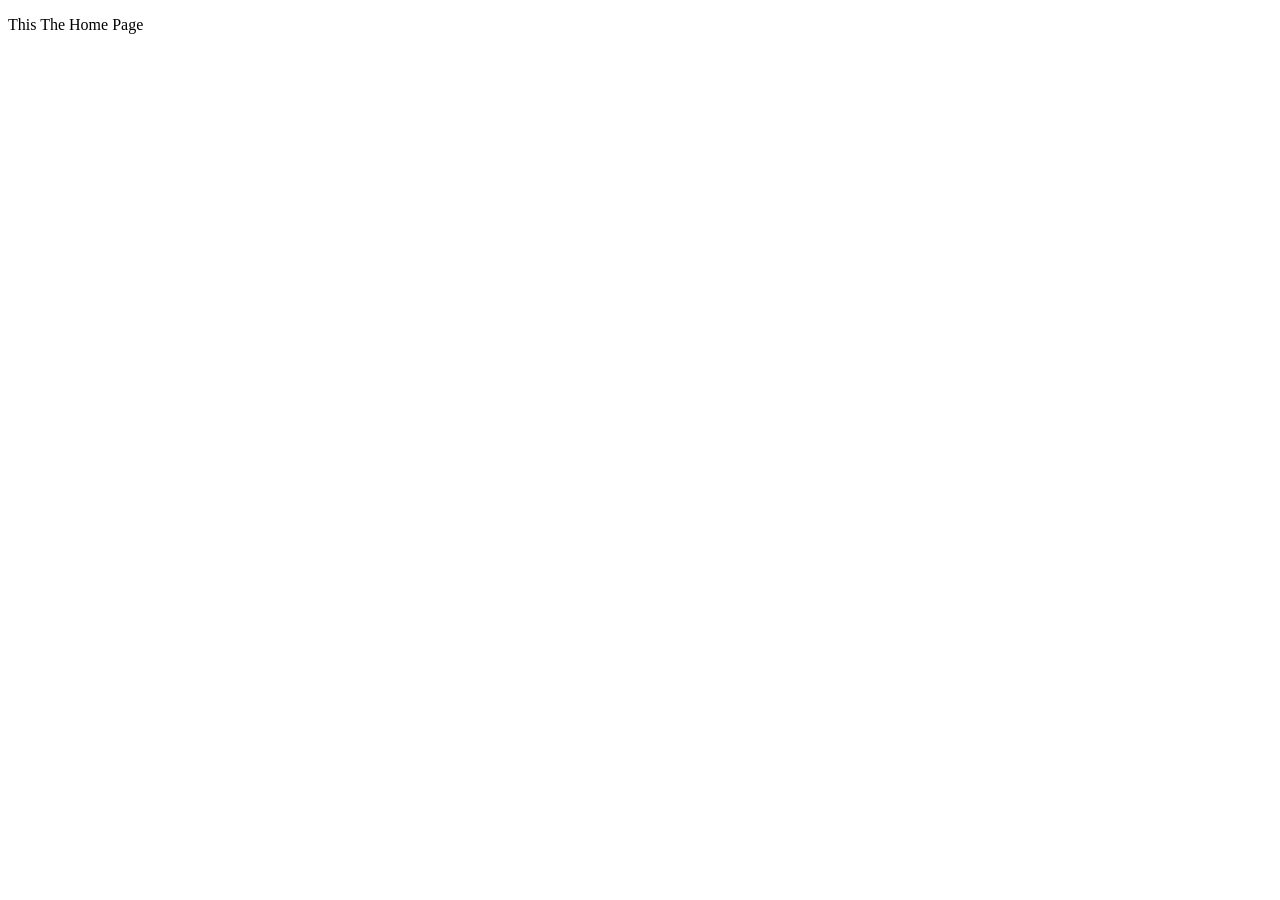
==== about.html @ 5b243942 "new_file" ====
<!DOCTYPE html>
<html lang="en">

<head>
<meta charset="UTF-8">
<meta name="viewport" content="width=device-width, initial-scale=1.0">

<title>Home Page</title>

<link rel="stylesheet" href="style.css">  

</head>

<body>

<!-- Your content will go here -->
 <p> This The Home Page</p>

</body>

</html>
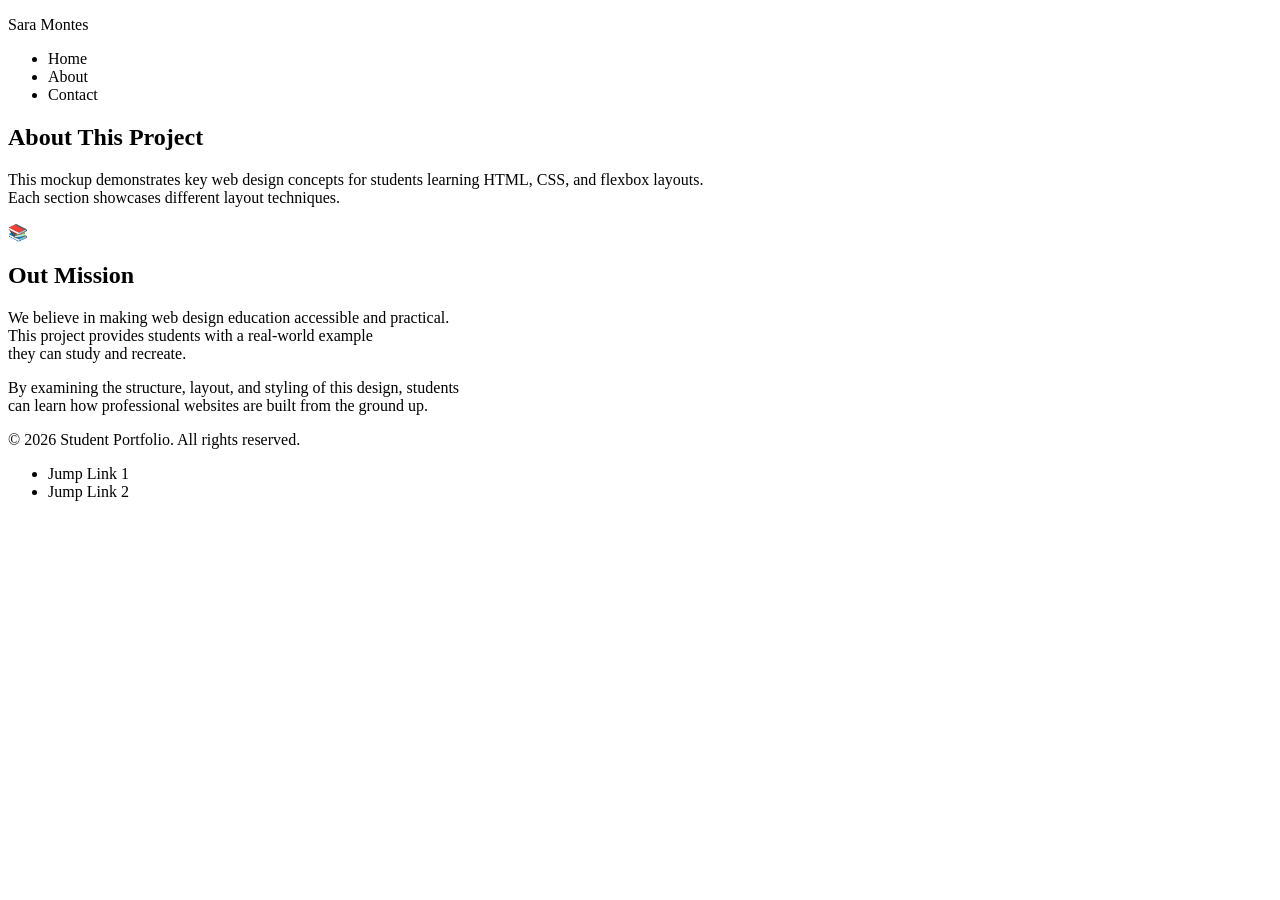
==== commit 8f1bcfca: "save_1" ====
--- a/about.html
+++ b/about.html
@@ -5,17 +5,61 @@
 <meta charset="UTF-8">
 <meta name="viewport" content="width=device-width, initial-scale=1.0">
 
-<title>Home Page</title>
+<title>About</title>
 
-<link rel="stylesheet" href="style.css">  
-
+<link rel="stylesheet" href="css/style.css">  
 </head>
 
 <body>
+<header>
+    <div class="flexContainer">
+        <p>Sara Montes</p>
+    </div>
+    <nav>
+        <ul>
+            <li>Home</li>
+            <li>About</li>
+            <li>Contact</li>
+        </ul>
+    </nav>
+</header>
 
-<!-- Your content will go here -->
- <p> This The Home Page</p>
+<main>
+    <section>
+        <h1>About This Project</h1>
+        <p>This mockup demonstrates key web design concepts for students learning HTML, CSS, and flexbox layouts.<br>
+        Each section showcases different layout techniques.</p>
+    </section>
 
+    <section>
+        <div class="flexContainer">
+            <div class="flexItem">
+                <p>&#x1F4DA;</p>
+            </div>
+
+            <div class="flexItem">
+                <h2>Out Mission</h2>
+                <p>We believe in making web design education accessible and practical. <br>
+                This project provides students with a real-world example <br>
+                they can study and recreate.</p>
+
+                <p>By examining the structure, layout, and styling of this design, students <br>
+                can learn how professional websites are built from the ground up.</p>
+            </div>
+        </div>
+    </section>
+
+    <section></section>
+
+    <sections></sections>
+</main>
+
+<footer>
+    <p>© 2026 Student Portfolio. All rights reserved.</p>
+    <ul>
+        <li> Jump Link 1</li>
+        <li> Jump Link 2</li>
+    </ul>
+</footer>
 </body>
-
 </html>
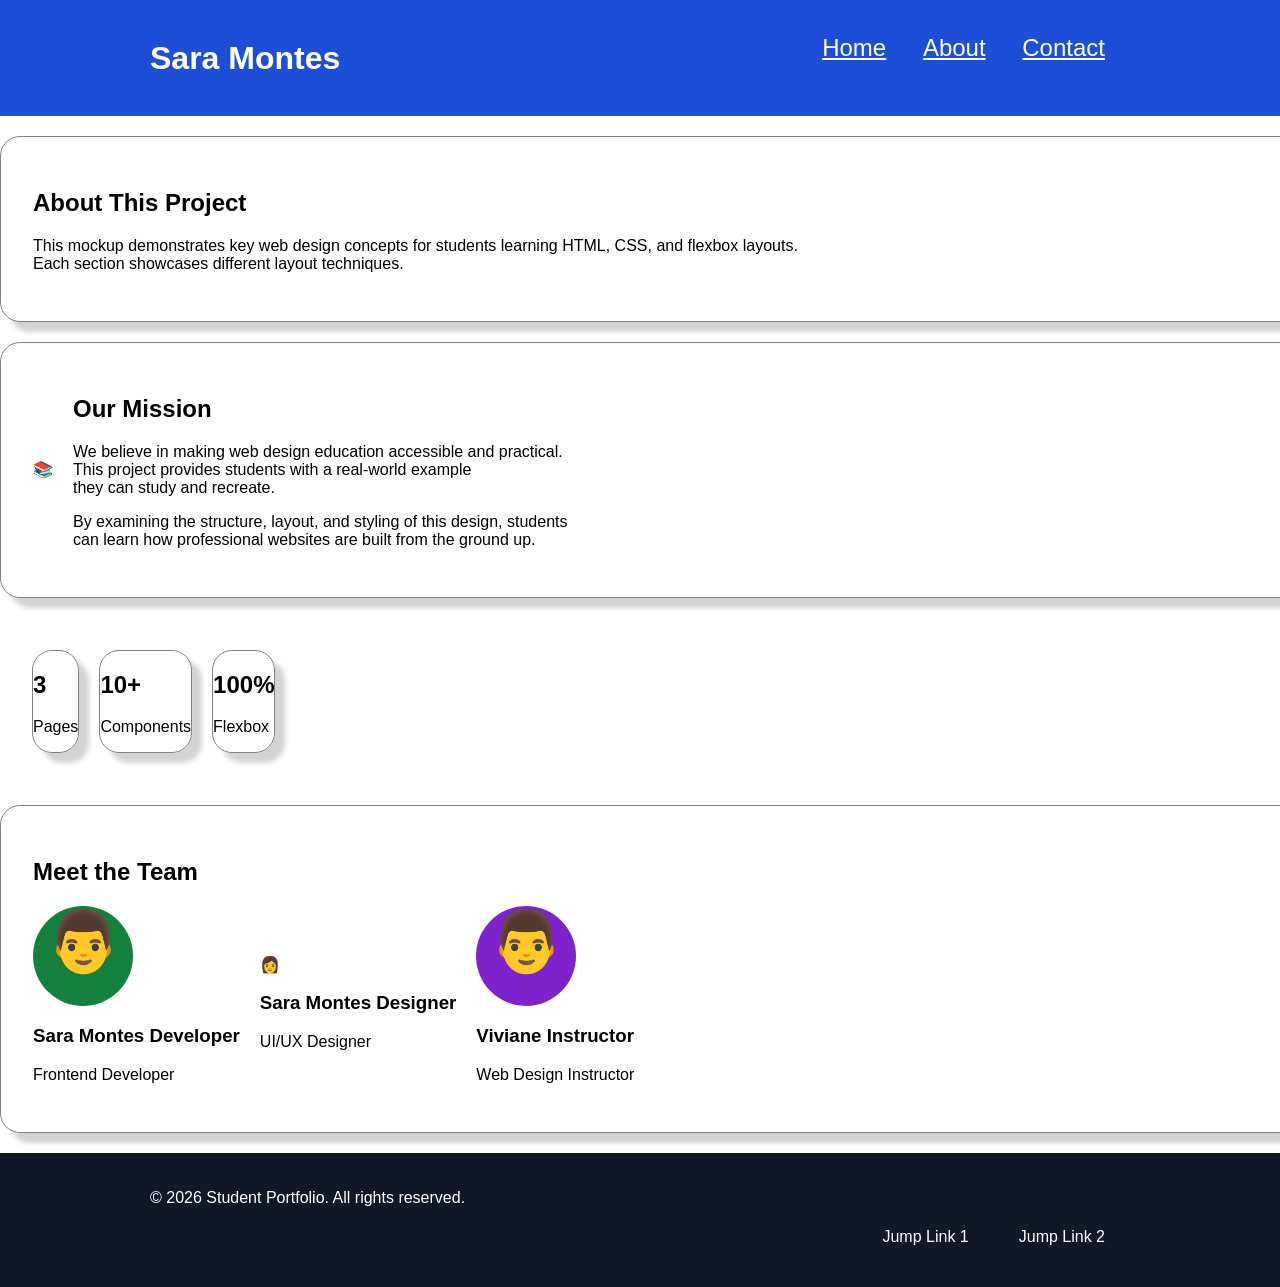
==== commit 783e806a: "save2" ====
--- a/about.html
+++ b/about.html
@@ -13,32 +13,34 @@
 <body>
 <header>
     <div class="flexContainer">
+        <div id="headerName">
         <p>Sara Montes</p>
     </div>
+
     <nav>
         <ul>
-            <li>Home</li>
-            <li>About</li>
-            <li>Contact</li>
+            <li> <a href="index.html">Home</a></li>
+            <li> <a href="about.html">About</a></li>
+            <li> <a href="contact.html">Contact</a></li>
         </ul>
     </nav>
 </header>
 
 <main>
-    <section>
+    <section class="flexItem shadow">
         <h1>About This Project</h1>
         <p>This mockup demonstrates key web design concepts for students learning HTML, CSS, and flexbox layouts.<br>
         Each section showcases different layout techniques.</p>
     </section>
 
-    <section>
+    <section class="flexItem shadow">
         <div class="flexContainer">
             <div class="flexItem">
                 <p>&#x1F4DA;</p>
             </div>
 
             <div class="flexItem">
-                <h2>Out Mission</h2>
+                <h2>Our Mission</h2>
                 <p>We believe in making web design education accessible and practical. <br>
                 This project provides students with a real-world example <br>
                 they can study and recreate.</p>
@@ -49,14 +51,52 @@
         </div>
     </section>
 
-    <section></section>
+    <section>
+        <div class="flexContainer">
+            <div class="flexItem shadow">
+                <h2>3</h2>
+                <p>Pages</p>
+            </div>
 
-    <sections></sections>
+             <div class="flexItem shadow">
+                <h2>10+</h2>
+                <p>Components</p>
+            </div>
+
+            <div class="flexItem shadow">
+                <h2>100%</h2>
+                <p>Flexbox</p>
+            </div>
+        </div>
+    </section>
+
+    <section class="flexItem shadow">       
+        <h2>Meet the Team</h2>
+        <div class="flexContainer">
+            <div>
+                <p class="circleGreen">&#x1F468;</p>
+                <h3>Sara Montes Developer</h3>
+                <p>Frontend Developer</p>
+            </div>
+
+            <div>
+                <p class="circleOrange">&#x1F469;</p>
+                <h3>Sara Montes Designer</h3>
+                <p>UI/UX Designer</p>
+            </div>
+
+            <div>
+                <p class="circlePurple">&#x1F468;</p>
+                <h3>Viviane Instructor</h3>
+                <p>Web Design Instructor</p>
+            </div>
+        </div>
+    </section>
 </main>
 
 <footer>
-    <p>© 2026 Student Portfolio. All rights reserved.</p>
-    <ul>
+    <p id="footerText">© 2026 Student Portfolio. All rights reserved.</p>
+    <ul id="footerNav">
         <li> Jump Link 1</li>
         <li> Jump Link 2</li>
     </ul>
--- a/css/style.css
+++ b/css/style.css
@@ -0,0 +1,135 @@
+body{
+    margin: 0;
+    font-family: 'Segoe UI', Tahoma, Geneva, Verdana, sans-serif;
+}
+
+header{
+    padding: 5px 150px 5px;
+    background-color: #1D4ED8;
+}
+
+#headerName{
+    -webkit-flex: 1;
+    -ms-flex: 1;
+    flex: 1;
+    color: #FFFFFF;
+    font-size: 32px;
+    font-weight: 800;
+}
+
+nav{
+    display: flex;
+    justify-content: flex-end;
+    font-size: 24px;
+    color: #FFFFFF;
+}
+
+nav a{
+    color: #FFFFFF;
+}
+
+nav ul li{
+    padding: 5px 25px 25px 5px;
+    list-style-type: none;
+    display: inline-block;
+}
+
+main{
+    width: 1440px;
+    margin: 0 auto;
+}
+
+.flexContainer{
+    display: -webkit-flex;
+    display: flex;
+    gap: 20px;
+    align-items: center;
+}
+
+flexItem{
+    gap: 20px;
+    padding: 20px;
+    width: 100%;
+}
+
+section{
+    padding: 32px;
+    margin: 20px 0px 20px;
+}
+
+.shadow{
+    box-shadow: 10px 10px 5px lightgray;
+    border: 1px solid gray;
+    border-radius: 20px;
+}
+
+#heroIcon{
+    background-color: #1D4ED8;
+    border-radius: 10px;
+    font-size: 80px;
+    margin: 0;
+    height: 200px;
+    text-align: center;
+}
+
+.circleBlue{
+    border-radius: 50%;
+    width: 100px;
+    height: 100px;
+    background-color: #1D4ED8;
+    text-align: center;
+    font-size: 60px;
+    margin: 0%;
+    padding: 0%;
+}
+
+.circleGreen{
+    border-radius: 50%;
+    width: 100px;
+    height: 100px;
+    background-color: #15803d;
+    text-align: center;
+    font-size: 60px;
+    margin: 0%;
+    padding: 0%;
+}
+
+.circlePurple{
+    border-radius: 50%;
+    width: 100px;
+    height: 100px;
+    background-color: #7e22ce;
+    text-align: center;
+    font-size: 60px;
+    margin: 0%;
+    padding: 0%;
+}
+
+footer{
+    padding: 20px 150px 20px;
+    background-color: #111827;
+    color: #FFFFFF;
+}
+
+footer a{
+    color: #FFFFFF;
+    display: -webkit-flex;
+    display: flex;
+}
+
+footer ul li{
+    list-style-type: none;
+    display: inline-block;
+    padding: 5px 25px 5px;
+}
+
+#footerText{
+    -webkit-flex: 1;
+    -ms-flex: 1;
+    flex: 1;
+}
+
+#footerNav {
+    display: flex;
+    justify-content: flex-end;
+}
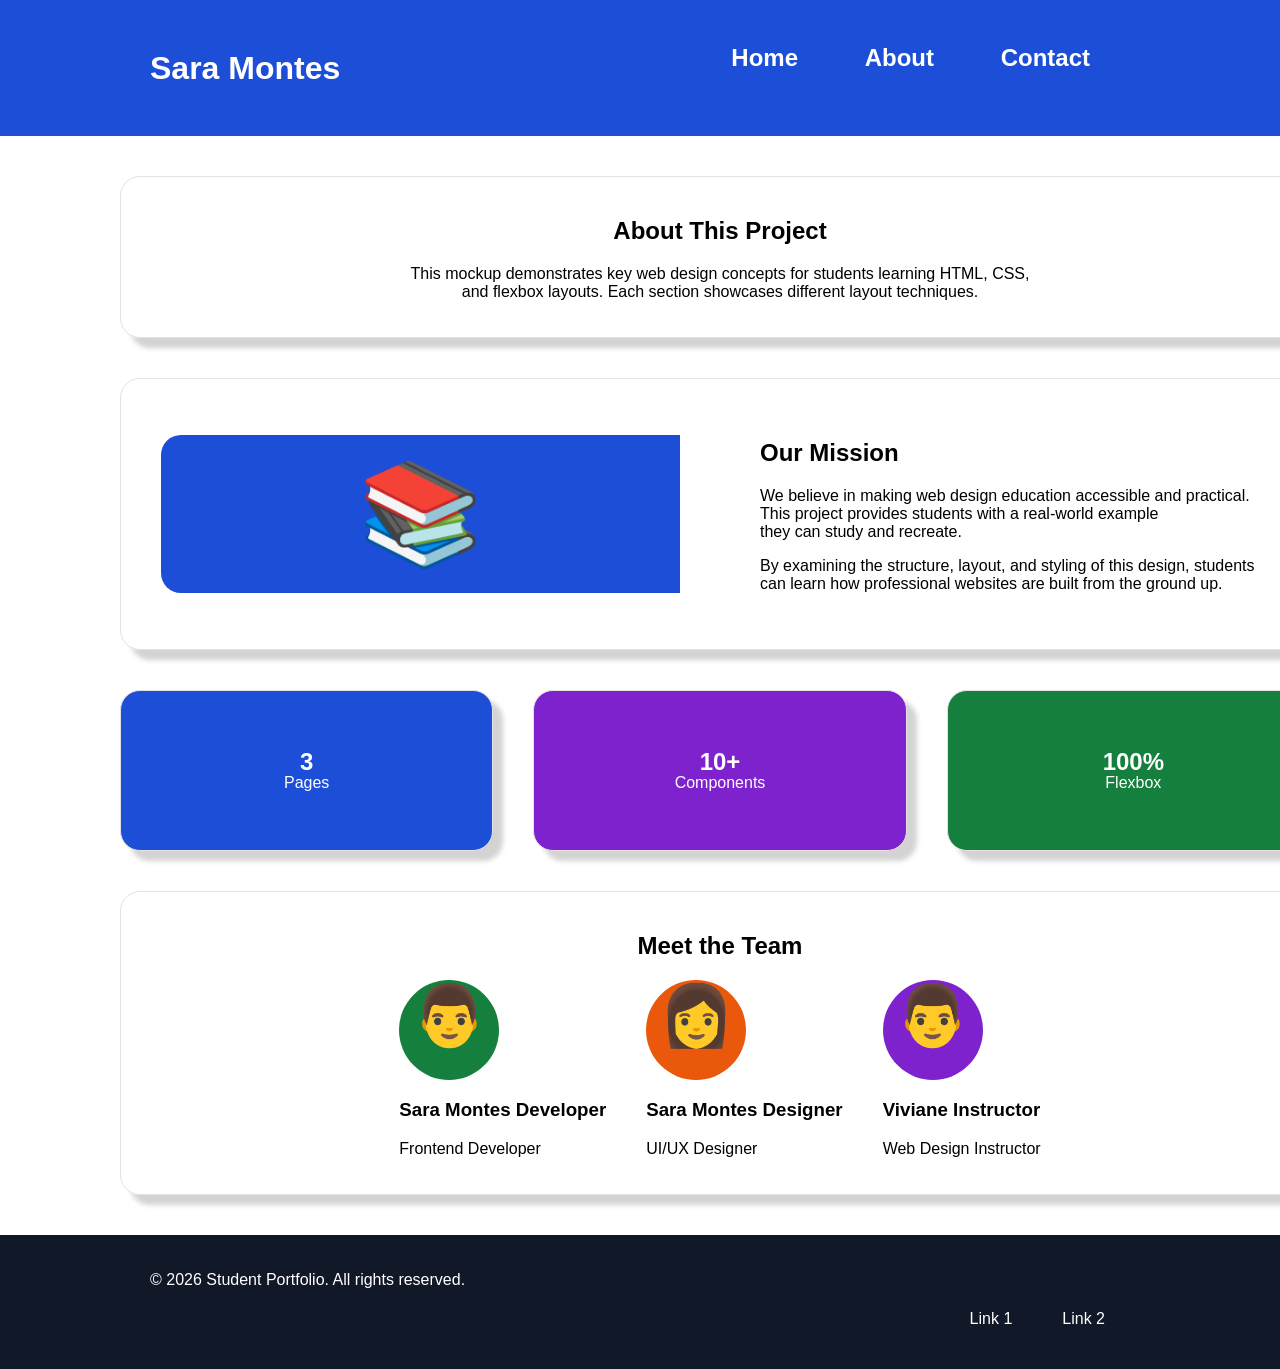
==== commit 420d3854: "save4" ====
--- a/about.html
+++ b/about.html
@@ -18,7 +18,7 @@
     </div>
 
     <nav>
-        <ul>
+        <ul id="jump1">
             <li> <a href="index.html">Home</a></li>
             <li> <a href="about.html">About</a></li>
             <li> <a href="contact.html">Contact</a></li>
@@ -27,16 +27,16 @@
 </header>
 
 <main>
-    <section class="flexItem shadow">
-        <h1>About This Project</h1>
-        <p>This mockup demonstrates key web design concepts for students learning HTML, CSS, and flexbox layouts.<br>
-        Each section showcases different layout techniques.</p>
+    <section class="flexItem shadow" id="textCenter">
+        <h1 id="jump2" >About This Project</h1>
+        <p>This mockup demonstrates key web design concepts for students learning HTML, CSS,<br>
+        and flexbox layouts. Each section showcases different layout techniques.</p>
     </section>
 
     <section class="flexItem shadow">
         <div class="flexContainer">
             <div class="flexItem">
-                <p>&#x1F4DA;</p>
+                <p class="mission">&#x1F4DA;</p>
             </div>
 
             <div class="flexItem">
@@ -53,25 +53,25 @@
 
     <section>
         <div class="flexContainer">
-            <div class="flexItem shadow">
+            <div class="flexItem shadow squareBlue">
                 <h2>3</h2>
                 <p>Pages</p>
             </div>
 
-             <div class="flexItem shadow">
+             <div class="flexItem shadow squarePurple">
                 <h2>10+</h2>
                 <p>Components</p>
             </div>
 
-            <div class="flexItem shadow">
+            <div class="flexItem shadow squareGreen">
                 <h2>100%</h2>
                 <p>Flexbox</p>
             </div>
         </div>
     </section>
 
-    <section class="flexItem shadow">       
-        <h2>Meet the Team</h2>
+    <section class="flexItem shadow">
+        <h2 id="textCenter">Meet the Team</h2>
         <div class="flexContainer">
             <div>
                 <p class="circleGreen">&#x1F468;</p>
@@ -97,8 +97,8 @@
 <footer>
     <p id="footerText">© 2026 Student Portfolio. All rights reserved.</p>
     <ul id="footerNav">
-        <li> Jump Link 1</li>
-        <li> Jump Link 2</li>
+        <li><a href="#jump1">Link 1</a></li>
+        <li><a href="#jump2">Link 2</a></li>
     </ul>
 </footer>
 </body>
--- a/css/style.css
+++ b/css/style.css
@@ -14,18 +14,22 @@
     flex: 1;
     color: #FFFFFF;
     font-size: 32px;
-    font-weight: 800;
+    font-weight: 700;
 }
 
 nav{
     display: flex;
     justify-content: flex-end;
     font-size: 24px;
+    font-weight: 700;
     color: #FFFFFF;
 }
 
 nav a{
     color: #FFFFFF;
+    text-decoration: none;
+    padding: 10px 15px 10px;
+    display: block; 
 }
 
 nav ul li{
@@ -34,6 +38,12 @@
     display: inline-block;
 }
 
+nav a:hover{
+    background-color: #111827;
+    border-radius: 10px;
+    padding: 10px 15px 10px;
+}
+
 main{
     width: 1440px;
     margin: 0 auto;
@@ -42,33 +52,41 @@
 .flexContainer{
     display: -webkit-flex;
     display: flex;
-    gap: 20px;
+    gap: 40px;
     align-items: center;
-}
-
-flexItem{
+    justify-content: center;
+}
+
+.flexItem{
     gap: 20px;
     padding: 20px;
-    width: 100%;
+    -webkit-flex: 1;
+    -ms-flex: 1;
+    flex: 1;
 }
 
 section{
-    padding: 32px;
-    margin: 20px 0px 20px;
+    margin: 40px 120px 40px;
 }
 
 .shadow{
     box-shadow: 10px 10px 5px lightgray;
-    border: 1px solid gray;
+    border: 1px solid #e3e1e1;
     border-radius: 20px;
 }
 
 #heroIcon{
     background-color: #1D4ED8;
     border-radius: 10px;
-    font-size: 80px;
+    font-size: 130px;
     margin: 0;
-    height: 200px;
+    height: 284px;
+    width: 309px;
+    text-align: center;
+    float: right;
+}
+
+#textCenter{
     text-align: center;
 }
 
@@ -99,6 +117,17 @@
     width: 100px;
     height: 100px;
     background-color: #7e22ce;
+    text-align: center;
+    font-size: 60px;
+    margin: 0%;
+    padding: 0%;
+}
+
+.circleOrange{
+    border-radius: 50%;
+    width: 100px;
+    height: 100px;
+    background-color: #ea580c;
     text-align: center;
     font-size: 60px;
     margin: 0%;
@@ -115,6 +144,7 @@
     color: #FFFFFF;
     display: -webkit-flex;
     display: flex;
+    text-decoration: none;
 }
 
 footer ul li{
@@ -132,4 +162,92 @@
 #footerNav {
     display: flex;
     justify-content: flex-end;
+}
+
+.listCheckmark{
+    list-style: none;
+    margin: 20px;
+}
+
+ul.listCheckmark li:before{
+    content: "✓";
+    font-weight: bold;
+    left: -25px;
+}
+
+button{
+    background-color: #1D4ED8;
+    border: none;
+    border-radius: 10px;
+    color: #FFFFFF;
+    padding: 15px 32px;
+    text-align: center;
+    text-decoration: none;
+    font-size: 16px;
+    cursor: pointer;
+}
+
+button:hover{
+    background-color: #111827;
+}
+
+.mission{
+    background-color: #1D4ED8;
+    padding: 20px;
+    border-top-left-radius: 20px;
+    border-bottom-left-radius: 20px;
+    font-size: 100px;
+    text-align: center;
+    margin: 0;
+}
+
+.squareBlue{
+    text-align: center;
+    background-color: #1D4ED8;
+    text-spacing-trim: 0;
+    color: #FFFFFF;
+    line-height: 2px;
+    padding: 50px;
+}
+
+.squarePurple{
+    text-align: center;
+    background-color: #7e22ce;
+    text-spacing-trim: 0;
+    color: #FFFFFF;
+    line-height: 2px;
+    padding: 50px;
+}
+
+.squareGreen{
+    text-align: center;
+    background-color: #15803D;
+    text-spacing-trim: 0;
+    color: #FFFFFF;
+    line-height: 2px;
+    padding: 50px;
+}
+
+.sendButton{
+    background-color: #1D4ED8;
+    border: none;
+    border-radius: 10px;
+    color: #FFFFFF;
+    padding: 15px 32px;
+    text-align: center;
+    text-decoration: none;
+    font-size: 16px;
+    cursor: pointer;
+}
+
+.noBulletpoints{
+    list-style: none;
+    margin: 20px;
+}
+
+
+.officeHours{
+    background-color: #1D4ED8;
+    color: #FFFFFF;
+    padding: 10px;
 }
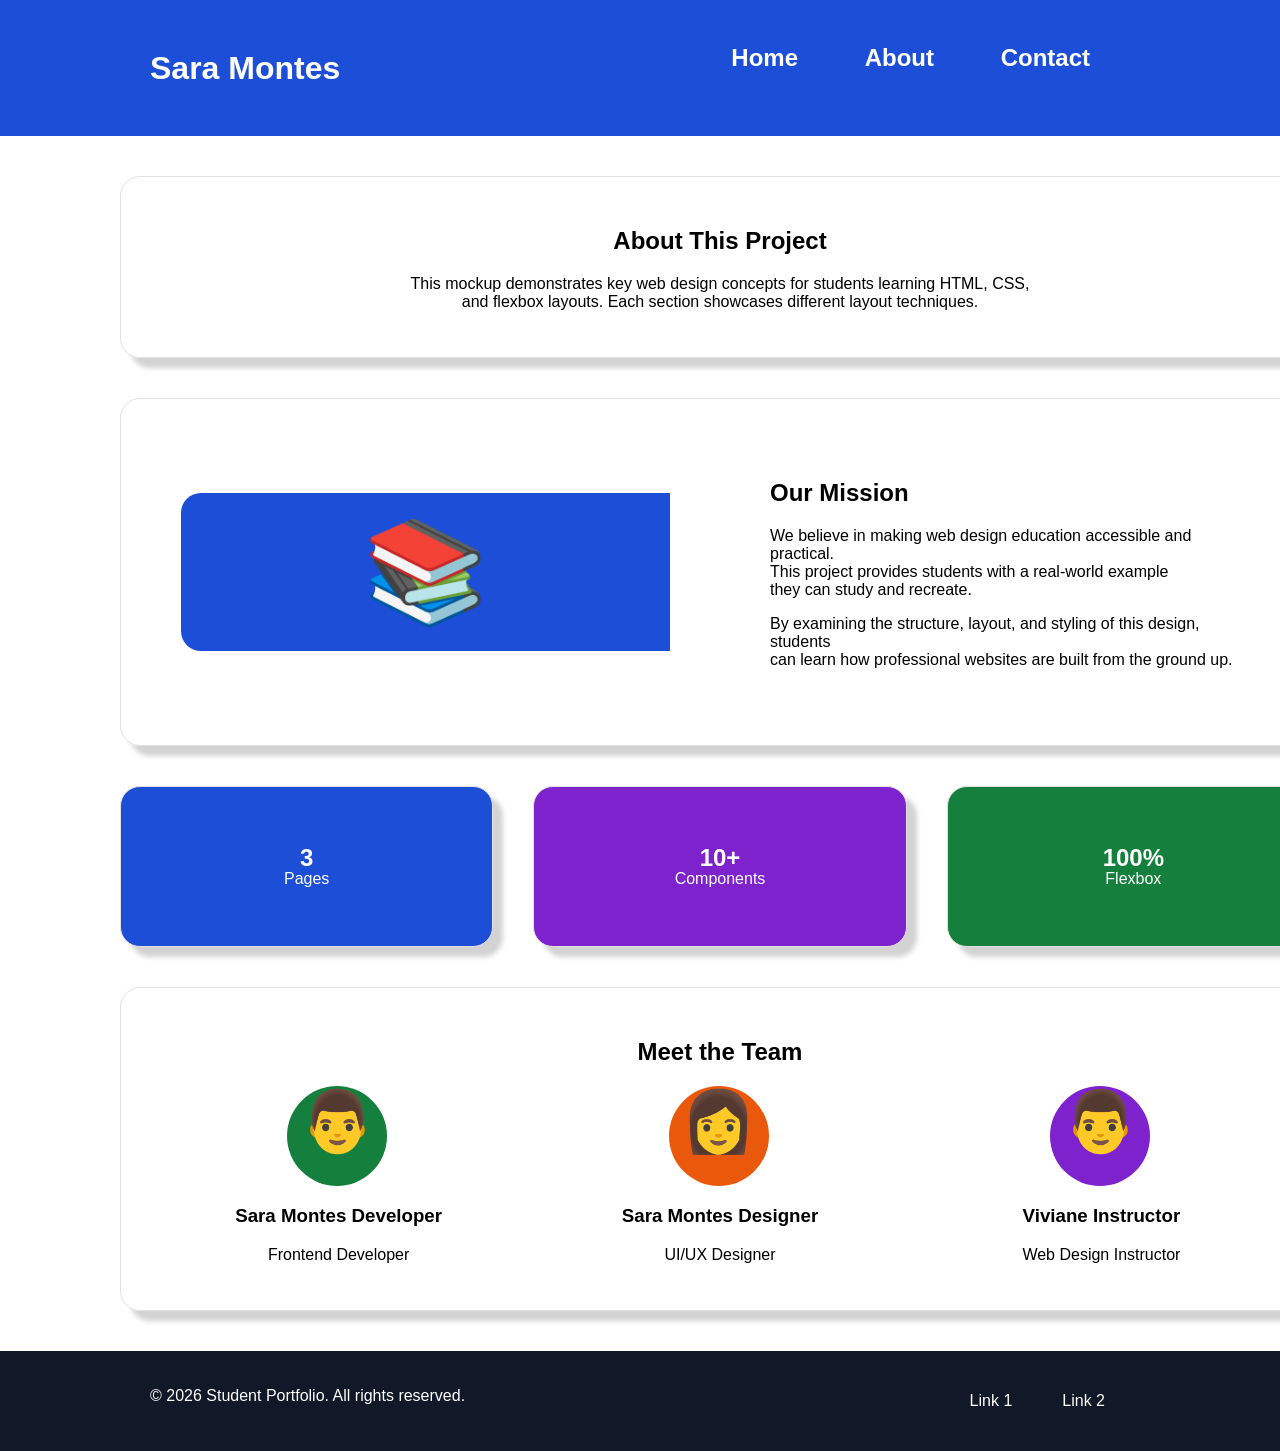
==== commit 4c6764dd: "save_5" ====
--- a/about.html
+++ b/about.html
@@ -73,20 +73,20 @@
     <section class="flexItem shadow">
         <h2 id="textCenter">Meet the Team</h2>
         <div class="flexContainer">
-            <div>
-                <p class="circleGreen">&#x1F468;</p>
+            <div class="circlesCentered">
+                <p id="margins" class="circleGreen">&#x1F468;</p>
                 <h3>Sara Montes Developer</h3>
                 <p>Frontend Developer</p>
             </div>
 
-            <div>
-                <p class="circleOrange">&#x1F469;</p>
+            <div class="circlesCentered">
+                <p id="margins" class="circleOrange">&#x1F469;</p>
                 <h3>Sara Montes Designer</h3>
                 <p>UI/UX Designer</p>
             </div>
 
-            <div>
-                <p class="circlePurple">&#x1F468;</p>
+            <div class="circlesCentered">
+                <p id="margins" class="circlePurple">&#x1F468;</p>
                 <h3>Viviane Instructor</h3>
                 <p>Web Design Instructor</p>
             </div>
--- a/css/style.css
+++ b/css/style.css
@@ -55,11 +55,12 @@
     gap: 40px;
     align-items: center;
     justify-content: center;
+    
 }
 
 .flexItem{
     gap: 20px;
-    padding: 20px;
+    padding: 30px;
     -webkit-flex: 1;
     -ms-flex: 1;
     flex: 1;
@@ -90,6 +91,16 @@
     text-align: center;
 }
 
+#margins{
+    margin-left: 35%;
+}
+
+.circlesCentered{
+    width: 30%;
+    justify-content: center;
+    text-align: center;
+}
+
 .circleBlue{
     border-radius: 50%;
     width: 100px;
@@ -157,6 +168,7 @@
     -webkit-flex: 1;
     -ms-flex: 1;
     flex: 1;
+    float: left;
 }
 
 #footerNav {
@@ -240,14 +252,71 @@
     cursor: pointer;
 }
 
-.noBulletpoints{
-    list-style: none;
-    margin: 20px;
-}
-
+.sendMessage{
+    background-color: #f2eeee;
+}
+
+article{
+    -webkit-flex: 4;
+    -ms-flex: 4;
+    flex: 4;
+    padding: 10px;
+}
+
+.boxesCentered{
+    display: inline;
+}
+
+.contactInfo{
+    background-color: #f2eeee;
+    font-size: 13px;
+    border-radius: 20px;
+    margin-bottom: 30px;
+}
+
+.smallBlue{
+    border-radius: 50%;
+    width: 40px;
+    height: 40px;
+    background-color: #1D4ED8;
+    text-align: center;
+    font-size: 25px;
+    margin: 0%;
+    padding: 0%;
+}
+
+.smallGreen{
+    border-radius: 50%;
+    width: 40px;
+    height: 40px;
+    background-color: #15803d;
+    text-align: center;
+    font-size: 25px;
+    margin: 0%;
+    padding: 0%;
+}
+
+.smallPurple{
+    border-radius: 50%;
+    width: 40px;
+    height: 40px;
+    background-color: #7e22ce;
+    text-align: center;
+    font-size: 25px;
+    margin: 0%;
+    padding: 0%;
+}
+
+#alignLeft{
+    float: left;
+    padding-right: 20px;
+}
 
 .officeHours{
     background-color: #1D4ED8;
     color: #FFFFFF;
     padding: 10px;
+    font-size: 13px;
+    text-align: left;
+    
 }
